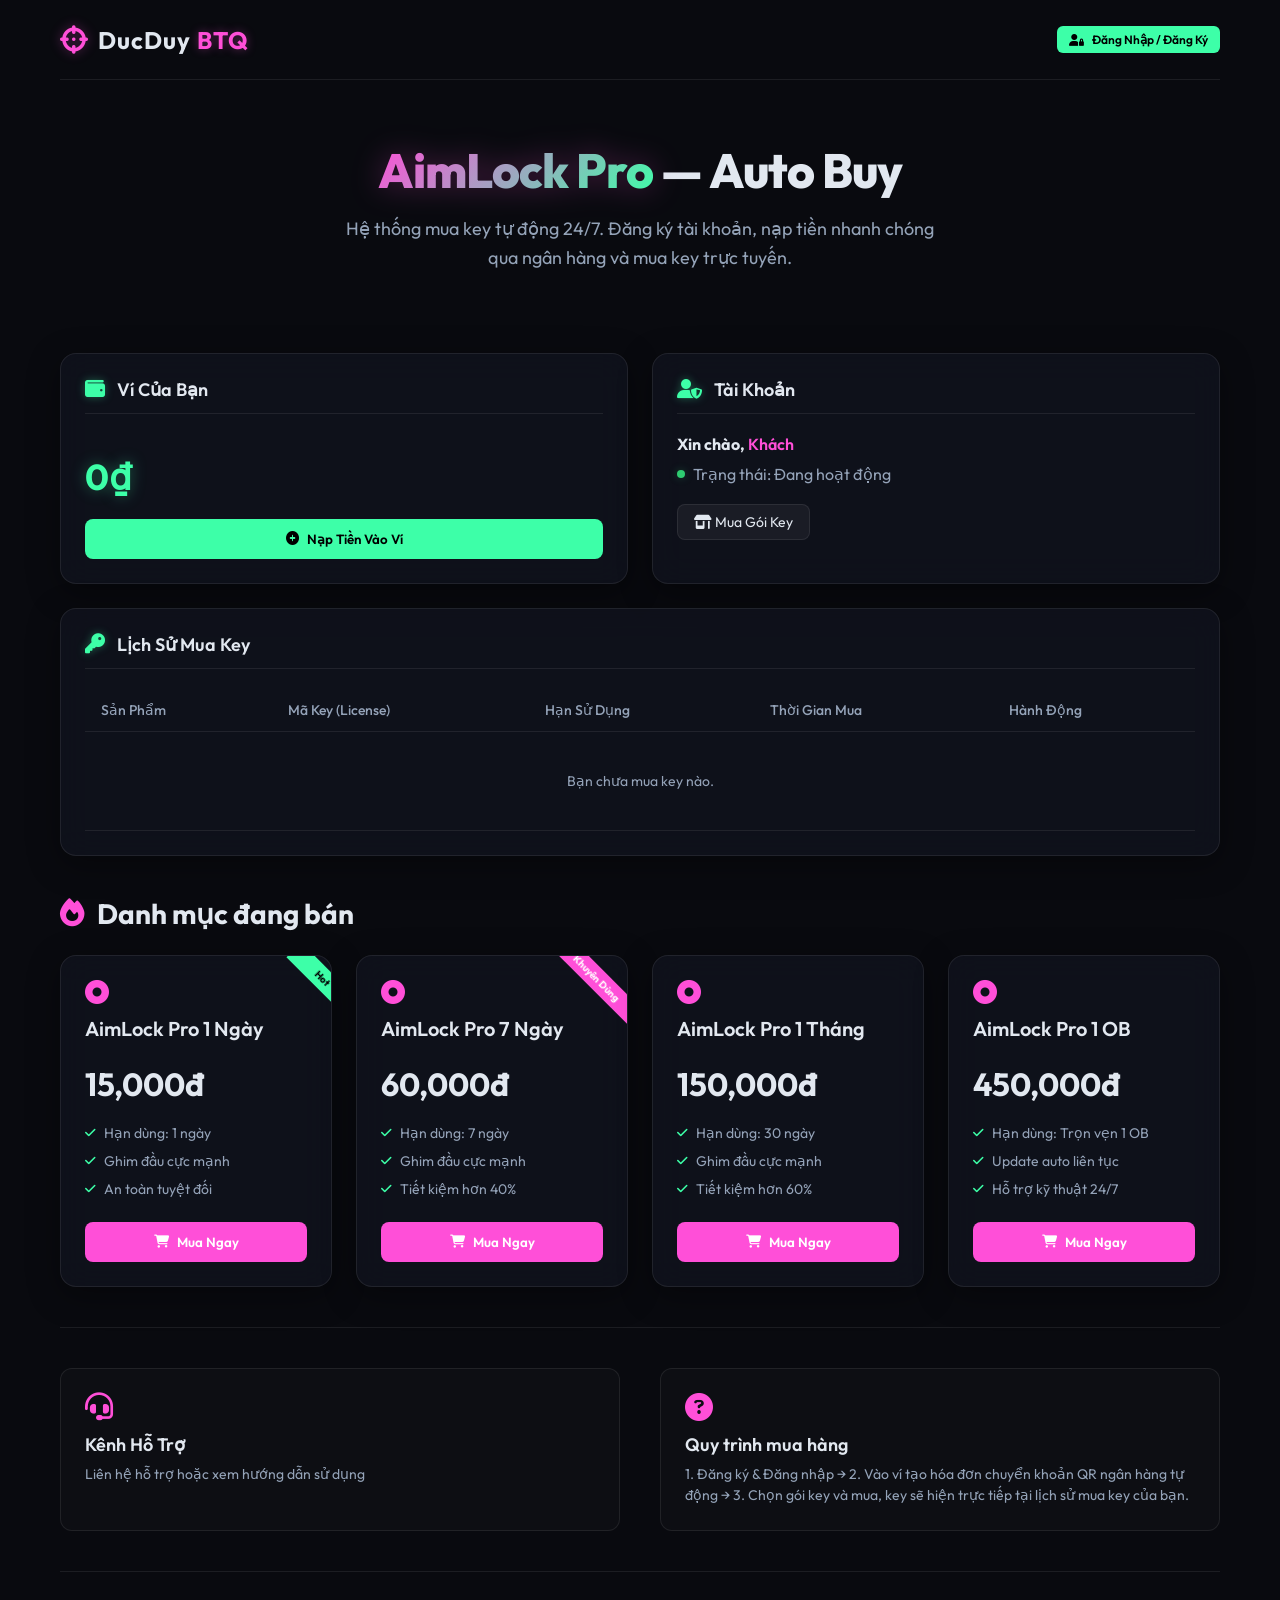
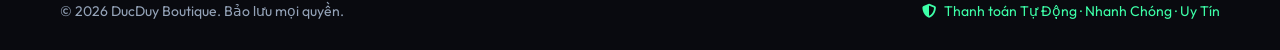
==== static/index.html @ 081d8f6c "Initial commit for AimLock Shop Web" ====
<!DOCTYPE html>
<html lang="vi">
<head>
    <meta charset="UTF-8">
    <meta name="viewport" content="width=device-width, initial-scale=1.0">
    <title>DucDuy BTQ — AimLock Pro Shop</title>
    <!-- Outfit Google Font -->
    <link href="https://fonts.googleapis.com/css2?family=Outfit:wght@300;400;500;600;700&display=swap" rel="stylesheet">
    <!-- FontAwesome Icons -->
    <link rel="stylesheet" href="https://cdnjs.cloudflare.com/ajax/libs/font-awesome/6.4.0/css/all.min.css">
    <link rel="stylesheet" href="/static/style.css">
</head>
<body>
    <div id="stars"></div>
    <div id="stars2"></div>
    <div id="stars3"></div>

    <div class="app-container">
        <!-- Toast Notification -->
        <div id="toast" class="toast hidden"></div>

        <!-- Header -->
        <header class="main-header">
            <div class="logo">
                <i class="fa-solid fa-crosshairs logo-icon"></i>
                <span class="logo-text">DucDuy <span class="accent-text">BTQ</span></span>
            </div>
            <div class="nav-auth" id="nav-auth-section">
                <!-- Dynamic Auth Section -->
            </div>
        </header>

        <!-- Main Content -->
        <main class="main-content">
            <!-- Hero Section -->
            <section class="hero-section">
                <h1 class="hero-title"><span class="gradient-text">AimLock Pro</span> — Auto Buy</h1>
                <p class="hero-subtitle">Hệ thống mua key tự động 24/7. Đăng ký tài khoản, nạp tiền nhanh chóng qua ngân hàng và mua key trực tuyến.</p>
            </section>

            <!-- Dashboard Section (Hidden by default, shown when logged in) -->
            <section id="dashboard-section" class="dashboard-section hidden">
                <div class="dashboard-grid">
                    <!-- Wallet Card -->
                    <div class="glass-card wallet-card">
                        <div class="card-header">
                            <i class="fa-solid fa-wallet card-icon"></i>
                            <h3>Ví Của Bạn</h3>
                        </div>
                        <div class="balance-display">
                            <span class="balance-amount" id="user-balance">0₫</span>
                        </div>
                        <button class="btn btn-primary" onclick="openDepositModal()">
                            <i class="fa-solid fa-plus-circle"></i> Nạp Tiền Vào Ví
                        </button>
                    </div>

                    <!-- User Info / Quick Actions -->
                    <div class="glass-card info-card">
                        <div class="card-header">
                            <i class="fa-solid fa-user-shield card-icon"></i>
                            <h3>Tài Khoản</h3>
                        </div>
                        <div class="user-details">
                            <p><strong>Xin chào,</strong> <span id="user-display-name" class="highlight-text">Khách</span></p>
                            <p class="status-p"><span class="status-indicator active"></span> Trạng thái: Đang hoạt động</p>
                        </div>
                        <div class="quick-links">
                            <a href="#products-anchor" class="quick-link-btn"><i class="fa-solid fa-shop"></i> Mua Gói Key</a>
                        </div>
                    </div>
                </div>

                <!-- Keys History -->
                <div class="glass-card keys-history-card">
                    <div class="card-header">
                        <i class="fa-solid fa-key card-icon"></i>
                        <h3>Lịch Sử Mua Key</h3>
                    </div>
                    <div class="table-container">
                        <table id="keys-table">
                            <thead>
                                <tr>
                                    <th>Sản Phẩm</th>
                                    <th>Mã Key (License)</th>
                                    <th>Hạn Sử Dụng</th>
                                    <th>Thời Gian Mua</th>
                                    <th>Hành Động</th>
                                </tr>
                            </thead>
                            <tbody id="keys-history-body">
                                <tr>
                                    <td colspan="5" class="empty-table">Bạn chưa mua key nào.</td>
                                </tr>
                            </tbody>
                        </table>
                    </div>
                </div>
            </section>

            <!-- Products Section -->
            <section id="products-section" class="products-section">
                <div id="products-anchor"></div>
                <h2 class="section-title"><i class="fa-solid fa-fire text-accent"></i> Danh mục đang bán</h2>
                <div class="products-grid">
                    <!-- Product 1 Day -->
                    <div class="glass-card product-card">
                        <div class="product-badge">Hot</div>
                        <div class="product-header">
                            <i class="fa-solid fa-circle-dot product-icon"></i>
                            <h3>AimLock Pro 1 Ngày</h3>
                        </div>
                        <div class="product-price">15,000đ</div>
                        <ul class="product-features">
                            <li><i class="fa-solid fa-check feature-check"></i> Hạn dùng: 1 ngày</li>
                            <li><i class="fa-solid fa-check feature-check"></i> Ghim đầu cực mạnh</li>
                            <li><i class="fa-solid fa-check feature-check"></i> An toàn tuyệt đối</li>
                        </ul>
                        <button class="btn btn-buy" onclick="initiatePurchase('ap_1d', 'AimLock Pro 1 Ngày', 15000)">
                            <i class="fa-solid fa-cart-shopping"></i> Mua Ngay
                        </button>
                    </div>

                    <!-- Product 7 Days -->
                    <div class="glass-card product-card">
                        <div class="product-badge accent-badge">Khuyên Dùng</div>
                        <div class="product-header">
                            <i class="fa-solid fa-circle-dot product-icon"></i>
                            <h3>AimLock Pro 7 Ngày</h3>
                        </div>
                        <div class="product-price">60,000đ</div>
                        <ul class="product-features">
                            <li><i class="fa-solid fa-check feature-check"></i> Hạn dùng: 7 ngày</li>
                            <li><i class="fa-solid fa-check feature-check"></i> Ghim đầu cực mạnh</li>
                            <li><i class="fa-solid fa-check feature-check"></i> Tiết kiệm hơn 40%</li>
                        </ul>
                        <button class="btn btn-buy" onclick="initiatePurchase('ap_7d', 'AimLock Pro 7 Ngày', 60000)">
                            <i class="fa-solid fa-cart-shopping"></i> Mua Ngay
                        </button>
                    </div>

                    <!-- Product 1 Month -->
                    <div class="glass-card product-card">
                        <div class="product-header">
                            <i class="fa-solid fa-circle-dot product-icon"></i>
                            <h3>AimLock Pro 1 Tháng</h3>
                        </div>
                        <div class="product-price">150,000đ</div>
                        <ul class="product-features">
                            <li><i class="fa-solid fa-check feature-check"></i> Hạn dùng: 30 ngày</li>
                            <li><i class="fa-solid fa-check feature-check"></i> Ghim đầu cực mạnh</li>
                            <li><i class="fa-solid fa-check feature-check"></i> Tiết kiệm hơn 60%</li>
                        </ul>
                        <button class="btn btn-buy" onclick="initiatePurchase('ap_1m', 'AimLock Pro 1 Tháng', 150000)">
                            <i class="fa-solid fa-cart-shopping"></i> Mua Ngay
                        </button>
                    </div>

                    <!-- Product 1 OB -->
                    <div class="glass-card product-card">
                        <div class="product-header">
                            <i class="fa-solid fa-circle-dot product-icon"></i>
                            <h3>AimLock Pro 1 OB</h3>
                        </div>
                        <div class="product-price">450,000đ</div>
                        <ul class="product-features">
                            <li><i class="fa-solid fa-check feature-check"></i> Hạn dùng: Trọn vẹn 1 OB</li>
                            <li><i class="fa-solid fa-check feature-check"></i> Update auto liên tục</li>
                            <li><i class="fa-solid fa-check feature-check"></i> Hỗ trợ kỹ thuật 24/7</li>
                        </ul>
                        <button class="btn btn-buy" onclick="initiatePurchase('ap_1ob', 'AimLock Pro 1 OB', 450000)">
                            <i class="fa-solid fa-cart-shopping"></i> Mua Ngay
                        </button>
                    </div>
                </div>
            </section>

            <!-- Support section -->
            <section class="support-section">
                <div class="support-grid">
                    <div class="support-item">
                        <i class="fa-solid fa-headset support-icon"></i>
                        <h4>Kênh Hỗ Trợ</h4>
                        <p id="support-text-display">Liên hệ hỗ trợ hoặc xem hướng dẫn sử dụng</p>
                    </div>
                    <div class="support-item">
                        <i class="fa-solid fa-circle-question support-icon"></i>
                        <h4>Quy trình mua hàng</h4>
                        <p>1. Đăng ký & Đăng nhập → 2. Vào ví tạo hóa đơn chuyển khoản QR ngân hàng tự động → 3. Chọn gói key và mua, key sẽ hiện trực tiếp tại lịch sử mua key của bạn.</p>
                    </div>
                </div>
            </section>
        </main>

        <!-- Footer -->
        <footer class="main-footer">
            <p>© 2026 DucDuy Boutique. Bảo lưu mọi quyền.</p>
            <p class="footer-security"><i class="fa-solid fa-shield-halved"></i> Thanh toán Tự Động · Nhanh Chóng · Uy Tín</p>
        </footer>
    </div>

    <!-- Modals -->

    <!-- Auth Modal (Login/Register) -->
    <div id="auth-modal" class="modal-backdrop hidden">
        <div class="glass-card modal-card">
            <button class="modal-close" onclick="closeAuthModal()"><i class="fa-solid fa-xmark"></i></button>
            <div class="auth-tabs">
                <button id="tab-login" class="auth-tab-btn active" onclick="switchAuthTab('login')">Đăng Nhập</button>
                <button id="tab-register" class="auth-tab-btn" onclick="switchAuthTab('register')">Đăng Ký</button>
            </div>
            
            <!-- Login Form -->
            <form id="login-form" class="auth-form" onsubmit="handleAuthSubmit(event, 'login')">
                <div class="form-group">
                    <label for="login-username"><i class="fa-solid fa-user"></i> Tên tài khoản</label>
                    <input type="text" id="login-username" required placeholder="Nhập tên đăng nhập...">
                </div>
                <div class="form-group">
                    <label for="login-password"><i class="fa-solid fa-lock"></i> Mật khẩu</label>
                    <input type="password" id="login-password" required placeholder="Nhập mật khẩu...">
                </div>
                <button type="submit" class="btn btn-primary w-full mt-4">
                    <i class="fa-solid fa-sign-in-alt"></i> Đăng Nhập
                </button>
            </form>

            <!-- Register Form -->
            <form id="register-form" class="auth-form hidden" onsubmit="handleAuthSubmit(event, 'register')">
                <div class="form-group">
                    <label for="register-username"><i class="fa-solid fa-user"></i> Tên tài khoản</label>
                    <input type="text" id="register-username" required placeholder="Tối thiểu 3 ký tự...">
                </div>
                <div class="form-group">
                    <label for="register-password"><i class="fa-solid fa-lock"></i> Mật khẩu</label>
                    <input type="password" id="register-password" required placeholder="Tối thiểu 6 ký tự...">
                </div>
                <button type="submit" class="btn btn-primary w-full mt-4">
                    <i class="fa-solid fa-user-plus"></i> Đăng Ký Tài Khoản
                </button>
            </form>
        </div>
    </div>

    <!-- Deposit Modal (SePay QR Code) -->
    <div id="deposit-modal" class="modal-backdrop hidden">
        <div class="glass-card modal-card deposit-modal-card">
            <button class="modal-close" onclick="closeDepositModal()"><i class="fa-solid fa-xmark"></i></button>
            <h3 class="modal-title"><i class="fa-solid fa-credit-card"></i> Nạp Tiền Vào Ví</h3>
            
            <div id="deposit-input-step">
                <p class="modal-info">Nhập số tiền muốn nạp. Số tiền tối thiểu là <strong id="min-deposit-display">5,000đ</strong>.</p>
                <div class="form-group">
                    <label for="deposit-amount"><i class="fa-solid fa-money-bill-wave"></i> Số tiền nạp (VNĐ)</label>
                    <input type="number" id="deposit-amount" min="5000" placeholder="Ví dụ: 50000" required>
                </div>
                <button class="btn btn-primary w-full mt-4" onclick="generateDepositQR()">
                    <i class="fa-solid fa-qrcode"></i> Tạo QR Thanh Toán
                </button>
            </div>

            <div id="deposit-qr-step" class="hidden text-center">
                <div class="qr-container">
                    <img id="deposit-qr-img" src="" alt="VietQR Code">
                </div>
                <div class="deposit-details">
                    <div class="detail-row">
                        <span>Số tiền PHẢI chuyển:</span>
                        <strong class="highlight-text" id="deposit-qr-amount">0đ</strong>
                    </div>
                    <div class="detail-row">
                        <span>Nội dung chuyển khoản:</span>
                        <strong class="highlight-text copyable" id="deposit-qr-memo" onclick="copyMemo()">
                            MEMO <i class="fa-regular fa-copy"></i>
                        </strong>
                    </div>
                </div>
                <div class="bank-details-box">
                    <p><i class="fa-solid fa-building-columns"></i> <span id="deposit-bank-display">TP BANK</span></p>
                    <p>Số TK: <strong id="deposit-bank-number">00000000000</strong></p>
                    <p>Chủ TK: <strong id="deposit-account-name">NGO DUC DUY</strong></p>
                </div>
                <div class="payment-alert">
                    <p><i class="fa-solid fa-triangle-exclamation"></i> <strong>Lưu ý quan trọng:</strong></p>
                    <p>1. Chuyển khoản chính xác số tiền lẻ ở trên.</p>
                    <p>2. Điền chính xác nội dung chuyển khoản.</p>
                    <p>3. Hệ thống tự động cộng tiền sau 1-2 phút.</p>
                </div>
                <div class="status-checker">
                    <div class="spinner"></div> Đang kiểm tra trạng thái thanh toán...
                </div>
            </div>
        </div>
    </div>

    <!-- Purchase Confirmation Modal -->
    <div id="buy-modal" class="modal-backdrop hidden">
        <div class="glass-card modal-card">
            <button class="modal-close" onclick="closeBuyModal()"><i class="fa-solid fa-xmark"></i></button>
            <h3 class="modal-title"><i class="fa-solid fa-shopping-basket text-accent"></i> Xác Nhận Mua</h3>
            <p class="confirm-message">Bạn có chắc chắn muốn mua gói <strong id="buy-pkg-name">gói</strong> với giá <strong id="buy-pkg-price" class="text-accent">0đ</strong>?</p>
            <div class="confirm-actions">
                <button class="btn btn-secondary" onclick="closeBuyModal()">Hủy</button>
                <button id="btn-confirm-purchase" class="btn btn-buy">Xác Nhận & Trừ Ví</button>
            </div>
        </div>
    </div>

    <script src="/static/app.js"></script>
</body>
</html>
---- static/style.css ----
:root {
    --bg-dark: #090a0f;
    --card-bg: rgba(18, 20, 32, 0.7);
    --border-color: rgba(255, 255, 255, 0.08);
    --text-primary: #e2e8f0;
    --text-secondary: #94a3b8;
    --accent: #ff4fd8;
    --accent-glow: rgba(255, 79, 216, 0.35);
    --success: #2ecc71;
    --success-glow: rgba(46, 204, 113, 0.3);
    --primary: #3dffa8;
    --primary-glow: rgba(61, 255, 168, 0.35);
    --font-family: 'Outfit', sans-serif;
}

* {
    box-sizing: border-box;
    margin: 0;
    padding: 0;
}

body {
    background-color: var(--bg-dark);
    color: var(--text-primary);
    font-family: var(--font-family);
    overflow-x: hidden;
    min-height: 100vh;
    display: flex;
    justify-content: center;
    position: relative;
}

/* Starry Background */
#stars, #stars2, #stars3 {
    position: absolute;
    top: 0;
    left: 0;
    right: 0;
    bottom: 0;
    width: 100%;
    height: 100%;
    display: block;
    z-index: -1;
}
#stars {
    background: transparent url('https://images.unsplash.com/photo-1506318137071-a8e063b4bec0?q=80&w=3000&auto=format&fit=crop') repeat;
    opacity: 0.15;
    background-size: cover;
}

/* Container */
.app-container {
    width: 100%;
    max-width: 1200px;
    padding: 0 20px;
    display: flex;
    flex-direction: column;
    min-height: 100vh;
}

/* Header */
.main-header {
    height: 80px;
    display: flex;
    justify-content: space-between;
    align-items: center;
    border-bottom: 1px solid var(--border-color);
    margin-bottom: 20px;
}

.logo {
    display: flex;
    align-items: center;
    gap: 10px;
}

.logo-icon {
    font-size: 28px;
    color: var(--accent);
    text-shadow: 0 0 12px var(--accent-glow);
    animation: pulse 2s infinite alternate;
}

.logo-text {
    font-size: 24px;
    font-weight: 700;
    letter-spacing: 1px;
}

.accent-text {
    color: var(--accent);
    text-shadow: 0 0 10px var(--accent-glow);
}

.nav-auth {
    display: flex;
    align-items: center;
    gap: 15px;
}

.user-nav-box {
    display: flex;
    align-items: center;
    gap: 15px;
}

.user-nav-balance {
    background: rgba(61, 255, 168, 0.1);
    border: 1px solid rgba(61, 255, 168, 0.2);
    padding: 6px 12px;
    border-radius: 20px;
    font-size: 14px;
    color: var(--primary);
    font-weight: 500;
}

/* Main Content */
.main-content {
    flex: 1;
    display: flex;
    flex-direction: column;
    gap: 40px;
}

/* Hero Section */
.hero-section {
    text-align: center;
    padding: 40px 0;
}

.hero-title {
    font-size: 48px;
    font-weight: 800;
    margin-bottom: 15px;
    letter-spacing: -1px;
}

.gradient-text {
    background: linear-gradient(135deg, var(--accent) 0%, var(--primary) 100%);
    -webkit-background-clip: text;
    -webkit-text-fill-color: transparent;
    filter: drop-shadow(0px 0px 15px rgba(255, 79, 216, 0.3));
}

.hero-subtitle {
    color: var(--text-secondary);
    font-size: 18px;
    max-width: 600px;
    margin: 0 auto;
    line-height: 1.6;
}

/* Glassmorphism Cards */
.glass-card {
    background: var(--card-bg);
    backdrop-filter: blur(16px);
    -webkit-backdrop-filter: blur(16px);
    border: 1px solid var(--border-color);
    border-radius: 16px;
    padding: 24px;
    box-shadow: 0 8px 32px 0 rgba(0, 0, 0, 0.37);
    transition: transform 0.3s ease, border-color 0.3s ease, box-shadow 0.3s ease;
}

.glass-card:hover {
    border-color: rgba(255, 255, 255, 0.15);
}

.card-header {
    display: flex;
    align-items: center;
    gap: 12px;
    margin-bottom: 20px;
    border-bottom: 1px solid var(--border-color);
    padding-bottom: 12px;
}

.card-header h3 {
    font-size: 18px;
    font-weight: 600;
    color: var(--text-primary);
}

.card-icon {
    font-size: 20px;
    color: var(--primary);
    text-shadow: 0 0 8px var(--primary-glow);
}

/* Dashboard Section */
.dashboard-grid {
    display: grid;
    grid-template-columns: 1fr 1fr;
    gap: 24px;
    margin-bottom: 24px;
}

.wallet-card {
    display: flex;
    flex-direction: column;
}

.balance-display {
    flex: 1;
    display: flex;
    align-items: center;
    margin: 20px 0;
}

.balance-amount {
    font-size: 36px;
    font-weight: 700;
    color: var(--primary);
    text-shadow: 0 0 15px var(--primary-glow);
}

.user-details {
    margin-bottom: 20px;
}

.user-details p {
    font-size: 16px;
    margin-bottom: 10px;
}

.highlight-text {
    color: var(--accent);
    font-weight: 600;
}

.status-p {
    display: flex;
    align-items: center;
    gap: 8px;
    color: var(--text-secondary);
}

.status-indicator {
    width: 8px;
    height: 8px;
    border-radius: 50%;
    display: inline-block;
}

.status-indicator.active {
    background-color: var(--success);
    box-shadow: 0 0 8px var(--success-glow);
}

.quick-links {
    margin-top: auto;
}

.quick-link-btn {
    display: inline-block;
    color: var(--text-primary);
    text-decoration: none;
    font-size: 14px;
    padding: 8px 16px;
    background: rgba(255, 255, 255, 0.05);
    border-radius: 8px;
    border: 1px solid var(--border-color);
    transition: background 0.2s ease;
}

.quick-link-btn:hover {
    background: rgba(255, 255, 255, 0.1);
}

/* Keys Table */
.table-container {
    overflow-x: auto;
    width: 100%;
}

table {
    width: 100%;
    border-collapse: collapse;
    text-align: left;
}

th {
    padding: 12px 16px;
    color: var(--text-secondary);
    font-weight: 500;
    font-size: 14px;
    border-bottom: 1px solid var(--border-color);
}

td {
    padding: 16px;
    font-size: 14px;
    border-bottom: 1px solid var(--border-color);
}

.empty-table {
    text-align: center;
    color: var(--text-secondary);
    padding: 40px;
}

.key-code {
    font-family: monospace;
    background: rgba(255, 255, 255, 0.05);
    padding: 4px 8px;
    border-radius: 4px;
    color: var(--primary);
    border: 1px solid var(--border-color);
}

/* Buttons */
.btn {
    border: none;
    outline: none;
    font-family: var(--font-family);
    font-weight: 600;
    border-radius: 8px;
    cursor: pointer;
    transition: all 0.2s ease;
    display: flex;
    align-items: center;
    justify-content: center;
    gap: 8px;
}

.btn-primary {
    background: var(--primary);
    color: #000;
    padding: 12px 24px;
}

.btn-primary:hover {
    transform: translateY(-2px);
    box-shadow: 0 0 15px var(--primary-glow);
}

.btn-secondary {
    background: rgba(255, 255, 255, 0.05);
    border: 1px solid var(--border-color);
    color: var(--text-primary);
    padding: 12px 24px;
}

.btn-secondary:hover {
    background: rgba(255, 255, 255, 0.1);
}

.btn-buy {
    background: var(--accent);
    color: #fff;
    padding: 12px 24px;
    width: 100%;
}

.btn-buy:hover {
    transform: translateY(-2px);
    box-shadow: 0 0 15px var(--accent-glow);
}

.btn-sm {
    padding: 6px 12px;
    font-size: 12px;
    border-radius: 6px;
}

.w-full {
    width: 100%;
}

.mt-4 {
    margin-top: 16px;
}

/* Products Section */
.products-section {
    position: relative;
}

.section-title {
    font-size: 28px;
    font-weight: 700;
    margin-bottom: 24px;
    display: flex;
    align-items: center;
    gap: 12px;
}

.text-accent {
    color: var(--accent);
}

.products-grid {
    display: grid;
    grid-template-columns: repeat(auto-fit, minmax(260px, 1fr));
    gap: 24px;
}

.product-card {
    position: relative;
    display: flex;
    flex-direction: column;
    overflow: hidden;
}

.product-card:hover {
    transform: translateY(-5px);
    box-shadow: 0 10px 40px 0 rgba(255, 79, 216, 0.15);
    border-color: rgba(255, 79, 216, 0.3);
}

.product-badge {
    position: absolute;
    top: 12px;
    right: -32px;
    background: var(--primary);
    color: #000;
    font-size: 10px;
    font-weight: 700;
    padding: 4px 32px;
    transform: rotate(45deg);
}

.product-badge.accent-badge {
    background: var(--accent);
    color: #fff;
}

.product-header h3 {
    font-size: 20px;
    font-weight: 600;
    margin-bottom: 8px;
}

.product-icon {
    font-size: 24px;
    color: var(--accent);
    margin-bottom: 12px;
}

.product-price {
    font-size: 32px;
    font-weight: 700;
    color: var(--text-primary);
    margin: 15px 0 20px 0;
}

.product-features {
    list-style: none;
    margin-bottom: 24px;
    flex: 1;
    display: flex;
    flex-direction: column;
    gap: 10px;
}

.product-features li {
    font-size: 14px;
    color: var(--text-secondary);
    display: flex;
    align-items: center;
    gap: 8px;
}

.feature-check {
    color: var(--primary);
    font-size: 12px;
}

/* Support Section */
.support-section {
    border-top: 1px solid var(--border-color);
    padding-top: 40px;
}

.support-grid {
    display: grid;
    grid-template-columns: 1fr 1fr;
    gap: 40px;
}

.support-item {
    background: rgba(255, 255, 255, 0.02);
    border: 1px solid var(--border-color);
    border-radius: 12px;
    padding: 24px;
}

.support-icon {
    font-size: 28px;
    color: var(--accent);
    margin-bottom: 12px;
}

.support-item h4 {
    font-size: 18px;
    font-weight: 600;
    margin-bottom: 8px;
}

.support-item p {
    color: var(--text-secondary);
    font-size: 14px;
    line-height: 1.5;
}

/* Footer */
.main-footer {
    border-top: 1px solid var(--border-color);
    padding: 30px 0;
    text-align: center;
    margin-top: 40px;
    color: var(--text-secondary);
    font-size: 14px;
    display: flex;
    justify-content: space-between;
    align-items: center;
}

.footer-security {
    display: flex;
    align-items: center;
    gap: 8px;
    color: var(--primary);
}

/* Modals */
.modal-backdrop {
    position: fixed;
    top: 0;
    left: 0;
    width: 100vw;
    height: 100vh;
    background: rgba(0, 0, 0, 0.75);
    backdrop-filter: blur(8px);
    z-index: 100;
    display: flex;
    justify-content: center;
    align-items: center;
}

.modal-backdrop.hidden {
    display: none !important;
}

.modal-card {
    position: relative;
    width: 100%;
    max-width: 440px;
    border-radius: 20px;
    padding: 32px;
    animation: slideUp 0.3s ease-out;
}

.modal-close {
    position: absolute;
    top: 20px;
    right: 20px;
    background: transparent;
    border: none;
    color: var(--text-secondary);
    font-size: 20px;
    cursor: pointer;
    transition: color 0.2s ease;
}

.modal-close:hover {
    color: var(--text-primary);
}

.auth-tabs {
    display: flex;
    gap: 10px;
    border-bottom: 1px solid var(--border-color);
    margin-bottom: 24px;
}

.auth-tab-btn {
    background: transparent;
    border: none;
    color: var(--text-secondary);
    font-family: var(--font-family);
    font-size: 18px;
    font-weight: 600;
    padding: 8px 16px;
    cursor: pointer;
    position: relative;
}

.auth-tab-btn.active {
    color: var(--accent);
}

.auth-tab-btn.active::after {
    content: '';
    position: absolute;
    bottom: -1px;
    left: 0;
    width: 100%;
    height: 2px;
    background: var(--accent);
}

.auth-form {
    display: flex;
    flex-direction: column;
    gap: 16px;
}

.auth-form.hidden {
    display: none !important;
}

.form-group {
    display: flex;
    flex-direction: column;
    gap: 8px;
}

.form-group label {
    font-size: 14px;
    color: var(--text-secondary);
    font-weight: 500;
}

.form-group input {
    background: rgba(255, 255, 255, 0.05);
    border: 1px solid var(--border-color);
    padding: 12px;
    border-radius: 8px;
    color: var(--text-primary);
    font-family: var(--font-family);
    outline: none;
    transition: border-color 0.2s ease;
}

.form-group input:focus {
    border-color: var(--accent);
}

/* Deposit Modal */
.deposit-modal-card {
    max-width: 500px;
}

.modal-title {
    font-size: 22px;
    font-weight: 700;
    margin-bottom: 16px;
    display: flex;
    align-items: center;
    gap: 10px;
}

.modal-info {
    color: var(--text-secondary);
    font-size: 14px;
    margin-bottom: 20px;
}

#deposit-qr-step {
    display: flex;
    flex-direction: column;
    align-items: center;
}

.qr-container {
    background: #fff;
    padding: 12px;
    border-radius: 12px;
    margin-bottom: 20px;
    width: fit-content;
    box-shadow: 0 0 20px rgba(255, 255, 255, 0.1);
}

.qr-container img {
    display: block;
    width: 220px;
    height: auto;
}

.deposit-details {
    width: 100%;
    background: rgba(255, 255, 255, 0.03);
    border: 1px solid var(--border-color);
    border-radius: 10px;
    padding: 16px;
    margin-bottom: 16px;
}

.detail-row {
    display: flex;
    justify-content: space-between;
    align-items: center;
    font-size: 14px;
    margin-bottom: 8px;
}

.detail-row:last-child {
    margin-bottom: 0;
}

.copyable {
    cursor: pointer;
    transition: color 0.2s ease;
}

.copyable:hover {
    color: var(--primary);
}

.bank-details-box {
    width: 100%;
    text-align: left;
    background: rgba(61, 255, 168, 0.05);
    border: 1px dashed rgba(61, 255, 168, 0.2);
    border-radius: 10px;
    padding: 16px;
    margin-bottom: 16px;
    font-size: 14px;
}

.bank-details-box p {
    margin-bottom: 6px;
}

.bank-details-box p:last-child {
    margin-bottom: 0;
}

.payment-alert {
    text-align: left;
    font-size: 12px;
    color: #e74c3c;
    background: rgba(231, 76, 60, 0.05);
    border: 1px solid rgba(231, 76, 60, 0.15);
    border-radius: 8px;
    padding: 12px;
    width: 100%;
    margin-bottom: 16px;
}

.status-checker {
    font-size: 14px;
    color: var(--primary);
    display: flex;
    align-items: center;
    gap: 8px;
}

.spinner {
    width: 16px;
    height: 16px;
    border: 2px solid rgba(61, 255, 168, 0.2);
    border-top-color: var(--primary);
    border-radius: 50%;
    animation: spin 1s infinite linear;
}

/* Purchase Confirmation */
.confirm-message {
    color: var(--text-secondary);
    font-size: 16px;
    margin-bottom: 24px;
    line-height: 1.5;
}

.confirm-actions {
    display: flex;
    justify-content: flex-end;
    gap: 12px;
}

/* Toast */
.toast {
    position: fixed;
    bottom: 24px;
    right: 24px;
    background: rgba(18, 20, 32, 0.9);
    border: 1px solid var(--border-color);
    padding: 16px 24px;
    border-radius: 10px;
    z-index: 1000;
    box-shadow: 0 8px 32px 0 rgba(0, 0, 0, 0.37);
    color: var(--text-primary);
    font-size: 14px;
    font-weight: 500;
    display: flex;
    align-items: center;
    gap: 8px;
    animation: slideInRight 0.3s ease-out;
}

.toast.hidden {
    display: none !important;
}

.toast-success {
    border-color: var(--success);
    color: var(--success);
}

.toast-error {
    border-color: #e74c3c;
    color: #e74c3c;
}

/* Animations */
@keyframes pulse {
    0% {
        transform: scale(1);
    }
    100% {
        transform: scale(1.08);
    }
}

@keyframes spin {
    to {
        transform: rotate(360deg);
    }
}

@keyframes slideUp {
    from {
        opacity: 0;
        transform: translateY(30px);
    }
    to {
        opacity: 1;
        transform: translateY(0);
    }
}

@keyframes slideInRight {
    from {
        opacity: 0;
        transform: translateX(50px);
    }
    to {
        opacity: 1;
        transform: translateX(0);
    }
}

/* Responsive */
@media (max-width: 768px) {
    .dashboard-grid {
        grid-template-columns: 1fr;
    }
    
    .support-grid {
        grid-template-columns: 1fr;
    }
    
    .main-footer {
        flex-direction: column;
        gap: 15px;
    }
    
    .hero-title {
        font-size: 36px;
    }
    
    .hero-subtitle {
        font-size: 16px;
    }
}
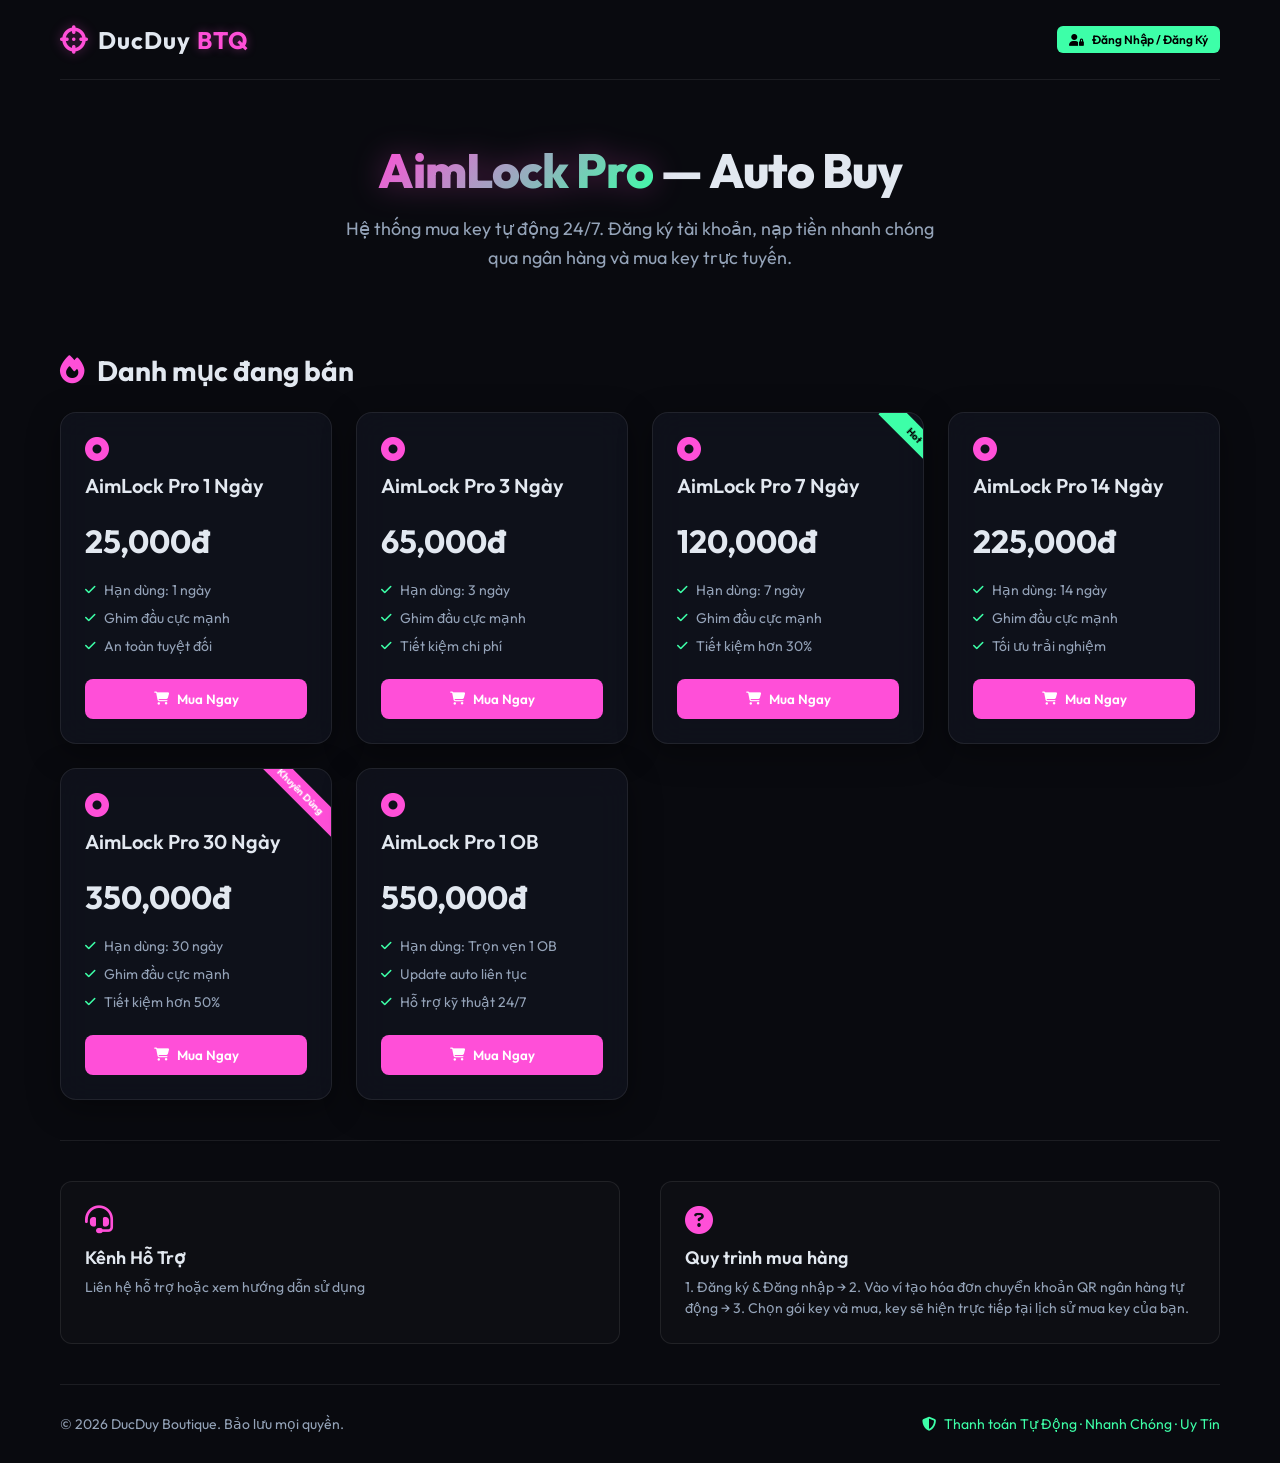
==== commit cfb391c3: "Update: Update key packages and prices in backend and frontend" ====
--- a/static/index.html
+++ b/static/index.html
@@ -105,53 +105,87 @@
                 <div class="products-grid">
                     <!-- Product 1 Day -->
                     <div class="glass-card product-card">
+                        <div class="product-header">
+                            <i class="fa-solid fa-circle-dot product-icon"></i>
+                            <h3>AimLock Pro 1 Ngày</h3>
+                        </div>
+                        <div class="product-price">25,000đ</div>
+                        <ul class="product-features">
+                            <li><i class="fa-solid fa-check feature-check"></i> Hạn dùng: 1 ngày</li>
+                            <li><i class="fa-solid fa-check feature-check"></i> Ghim đầu cực mạnh</li>
+                            <li><i class="fa-solid fa-check feature-check"></i> An toàn tuyệt đối</li>
+                        </ul>
+                        <button class="btn btn-buy" onclick="initiatePurchase('ap_1d', 'AimLock Pro 1 Ngày', 25000)">
+                            <i class="fa-solid fa-cart-shopping"></i> Mua Ngay
+                        </button>
+                    </div>
+
+                    <!-- Product 3 Days -->
+                    <div class="glass-card product-card">
+                        <div class="product-header">
+                            <i class="fa-solid fa-circle-dot product-icon"></i>
+                            <h3>AimLock Pro 3 Ngày</h3>
+                        </div>
+                        <div class="product-price">65,000đ</div>
+                        <ul class="product-features">
+                            <li><i class="fa-solid fa-check feature-check"></i> Hạn dùng: 3 ngày</li>
+                            <li><i class="fa-solid fa-check feature-check"></i> Ghim đầu cực mạnh</li>
+                            <li><i class="fa-solid fa-check feature-check"></i> Tiết kiệm chi phí</li>
+                        </ul>
+                        <button class="btn btn-buy" onclick="initiatePurchase('ap_3d', 'AimLock Pro 3 Ngày', 65000)">
+                            <i class="fa-solid fa-cart-shopping"></i> Mua Ngay
+                        </button>
+                    </div>
+
+                    <!-- Product 7 Days -->
+                    <div class="glass-card product-card">
                         <div class="product-badge">Hot</div>
                         <div class="product-header">
                             <i class="fa-solid fa-circle-dot product-icon"></i>
-                            <h3>AimLock Pro 1 Ngày</h3>
-                        </div>
-                        <div class="product-price">15,000đ</div>
-                        <ul class="product-features">
-                            <li><i class="fa-solid fa-check feature-check"></i> Hạn dùng: 1 ngày</li>
-                            <li><i class="fa-solid fa-check feature-check"></i> Ghim đầu cực mạnh</li>
-                            <li><i class="fa-solid fa-check feature-check"></i> An toàn tuyệt đối</li>
-                        </ul>
-                        <button class="btn btn-buy" onclick="initiatePurchase('ap_1d', 'AimLock Pro 1 Ngày', 15000)">
-                            <i class="fa-solid fa-cart-shopping"></i> Mua Ngay
-                        </button>
-                    </div>
-
-                    <!-- Product 7 Days -->
+                            <h3>AimLock Pro 7 Ngày</h3>
+                        </div>
+                        <div class="product-price">120,000đ</div>
+                        <ul class="product-features">
+                            <li><i class="fa-solid fa-check feature-check"></i> Hạn dùng: 7 ngày</li>
+                            <li><i class="fa-solid fa-check feature-check"></i> Ghim đầu cực mạnh</li>
+                            <li><i class="fa-solid fa-check feature-check"></i> Tiết kiệm hơn 30%</li>
+                        </ul>
+                        <button class="btn btn-buy" onclick="initiatePurchase('ap_7d', 'AimLock Pro 7 Ngày', 120000)">
+                            <i class="fa-solid fa-cart-shopping"></i> Mua Ngay
+                        </button>
+                    </div>
+
+                    <!-- Product 14 Days -->
+                    <div class="glass-card product-card">
+                        <div class="product-header">
+                            <i class="fa-solid fa-circle-dot product-icon"></i>
+                            <h3>AimLock Pro 14 Ngày</h3>
+                        </div>
+                        <div class="product-price">225,000đ</div>
+                        <ul class="product-features">
+                            <li><i class="fa-solid fa-check feature-check"></i> Hạn dùng: 14 ngày</li>
+                            <li><i class="fa-solid fa-check feature-check"></i> Ghim đầu cực mạnh</li>
+                            <li><i class="fa-solid fa-check feature-check"></i> Tối ưu trải nghiệm</li>
+                        </ul>
+                        <button class="btn btn-buy" onclick="initiatePurchase('ap_14d', 'AimLock Pro 14 Ngày', 225000)">
+                            <i class="fa-solid fa-cart-shopping"></i> Mua Ngay
+                        </button>
+                    </div>
+
+                    <!-- Product 30 Days -->
                     <div class="glass-card product-card">
                         <div class="product-badge accent-badge">Khuyên Dùng</div>
                         <div class="product-header">
                             <i class="fa-solid fa-circle-dot product-icon"></i>
-                            <h3>AimLock Pro 7 Ngày</h3>
-                        </div>
-                        <div class="product-price">60,000đ</div>
-                        <ul class="product-features">
-                            <li><i class="fa-solid fa-check feature-check"></i> Hạn dùng: 7 ngày</li>
-                            <li><i class="fa-solid fa-check feature-check"></i> Ghim đầu cực mạnh</li>
-                            <li><i class="fa-solid fa-check feature-check"></i> Tiết kiệm hơn 40%</li>
-                        </ul>
-                        <button class="btn btn-buy" onclick="initiatePurchase('ap_7d', 'AimLock Pro 7 Ngày', 60000)">
-                            <i class="fa-solid fa-cart-shopping"></i> Mua Ngay
-                        </button>
-                    </div>
-
-                    <!-- Product 1 Month -->
-                    <div class="glass-card product-card">
-                        <div class="product-header">
-                            <i class="fa-solid fa-circle-dot product-icon"></i>
-                            <h3>AimLock Pro 1 Tháng</h3>
-                        </div>
-                        <div class="product-price">150,000đ</div>
+                            <h3>AimLock Pro 30 Ngày</h3>
+                        </div>
+                        <div class="product-price">350,000đ</div>
                         <ul class="product-features">
                             <li><i class="fa-solid fa-check feature-check"></i> Hạn dùng: 30 ngày</li>
                             <li><i class="fa-solid fa-check feature-check"></i> Ghim đầu cực mạnh</li>
-                            <li><i class="fa-solid fa-check feature-check"></i> Tiết kiệm hơn 60%</li>
-                        </ul>
-                        <button class="btn btn-buy" onclick="initiatePurchase('ap_1m', 'AimLock Pro 1 Tháng', 150000)">
+                            <li><i class="fa-solid fa-check feature-check"></i> Tiết kiệm hơn 50%</li>
+                        </ul>
+                        <button class="btn btn-buy" onclick="initiatePurchase('ap_30d', 'AimLock Pro 30 Ngày', 350000)">
                             <i class="fa-solid fa-cart-shopping"></i> Mua Ngay
                         </button>
                     </div>
@@ -162,13 +196,13 @@
                             <i class="fa-solid fa-circle-dot product-icon"></i>
                             <h3>AimLock Pro 1 OB</h3>
                         </div>
-                        <div class="product-price">450,000đ</div>
+                        <div class="product-price">550,000đ</div>
                         <ul class="product-features">
                             <li><i class="fa-solid fa-check feature-check"></i> Hạn dùng: Trọn vẹn 1 OB</li>
                             <li><i class="fa-solid fa-check feature-check"></i> Update auto liên tục</li>
                             <li><i class="fa-solid fa-check feature-check"></i> Hỗ trợ kỹ thuật 24/7</li>
                         </ul>
-                        <button class="btn btn-buy" onclick="initiatePurchase('ap_1ob', 'AimLock Pro 1 OB', 450000)">
+                        <button class="btn btn-buy" onclick="initiatePurchase('ap_1ob', 'AimLock Pro 1 OB', 550000)">
                             <i class="fa-solid fa-cart-shopping"></i> Mua Ngay
                         </button>
                     </div>
--- a/static/style.css
+++ b/static/style.css
@@ -13,6 +13,10 @@
     --font-family: 'Outfit', sans-serif;
 }
 
+.hidden {
+    display: none !important;
+}
+
 * {
     box-sizing: border-box;
     margin: 0;
